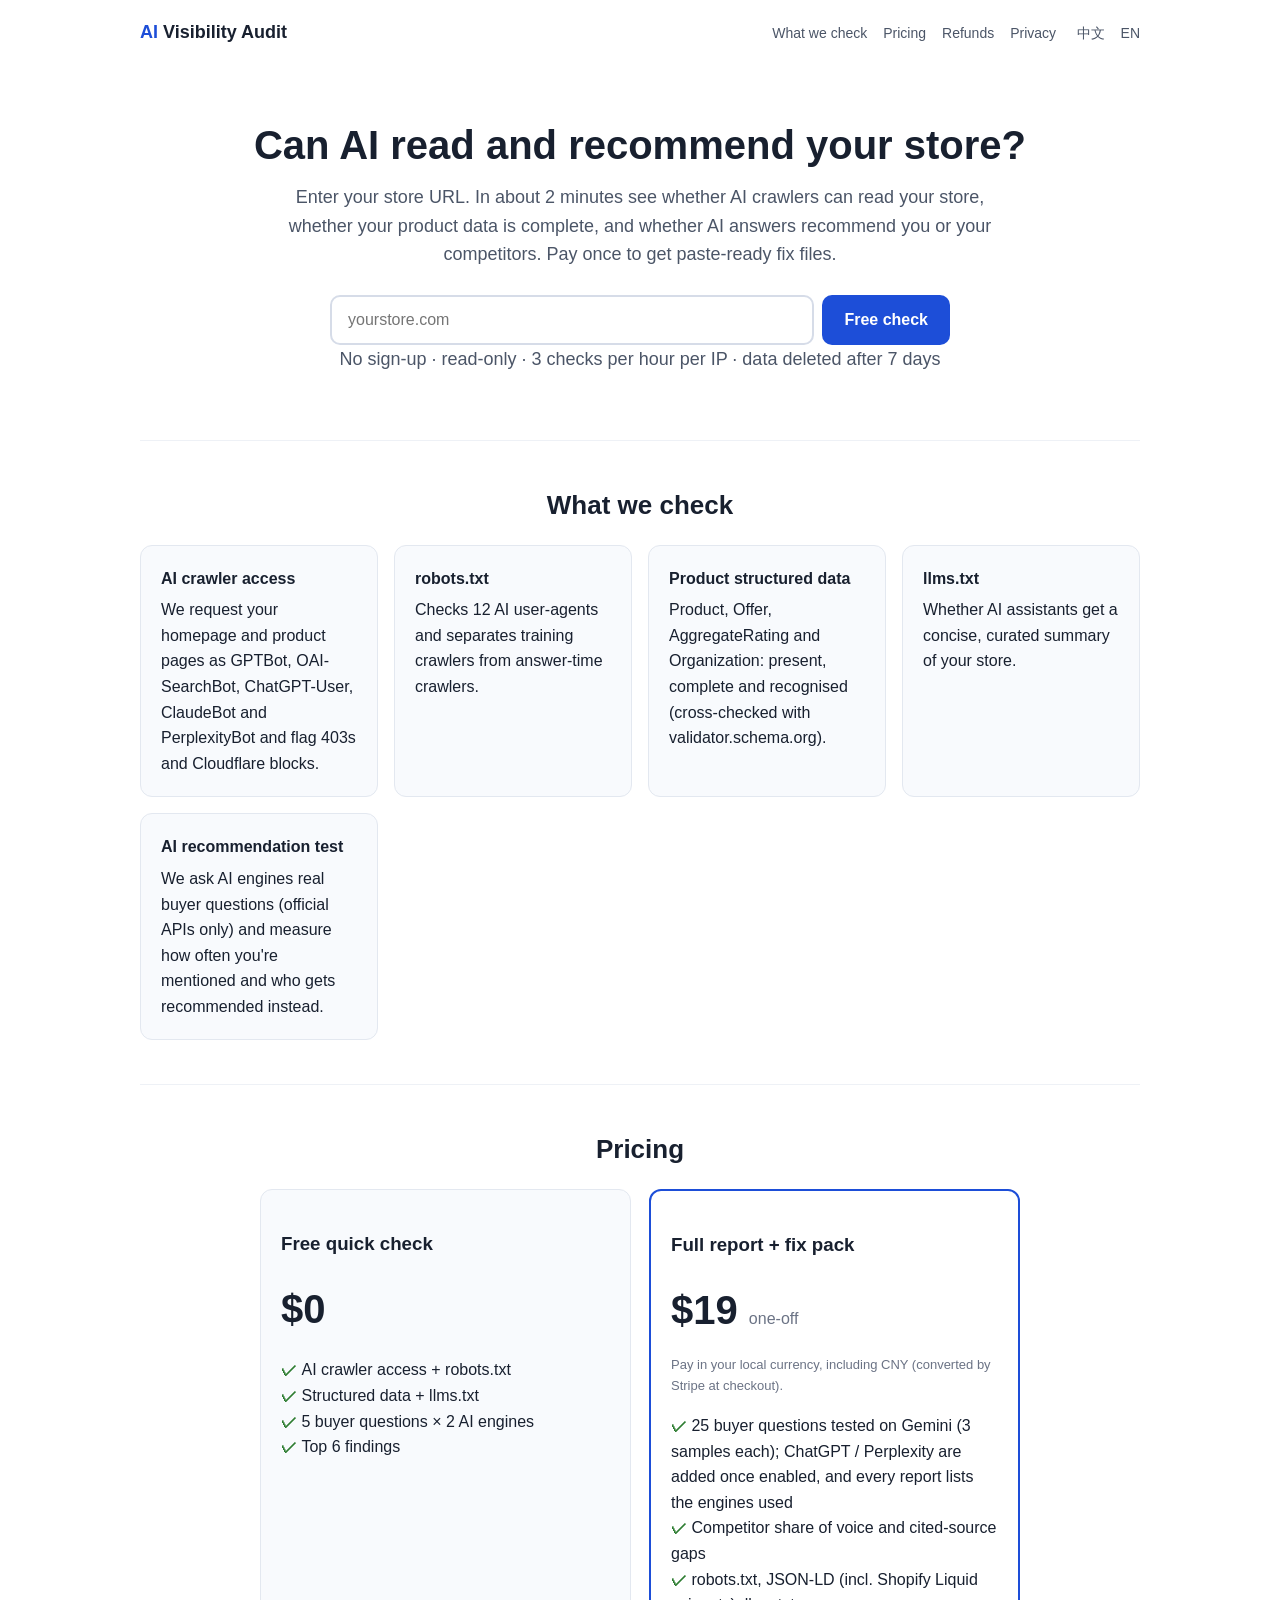
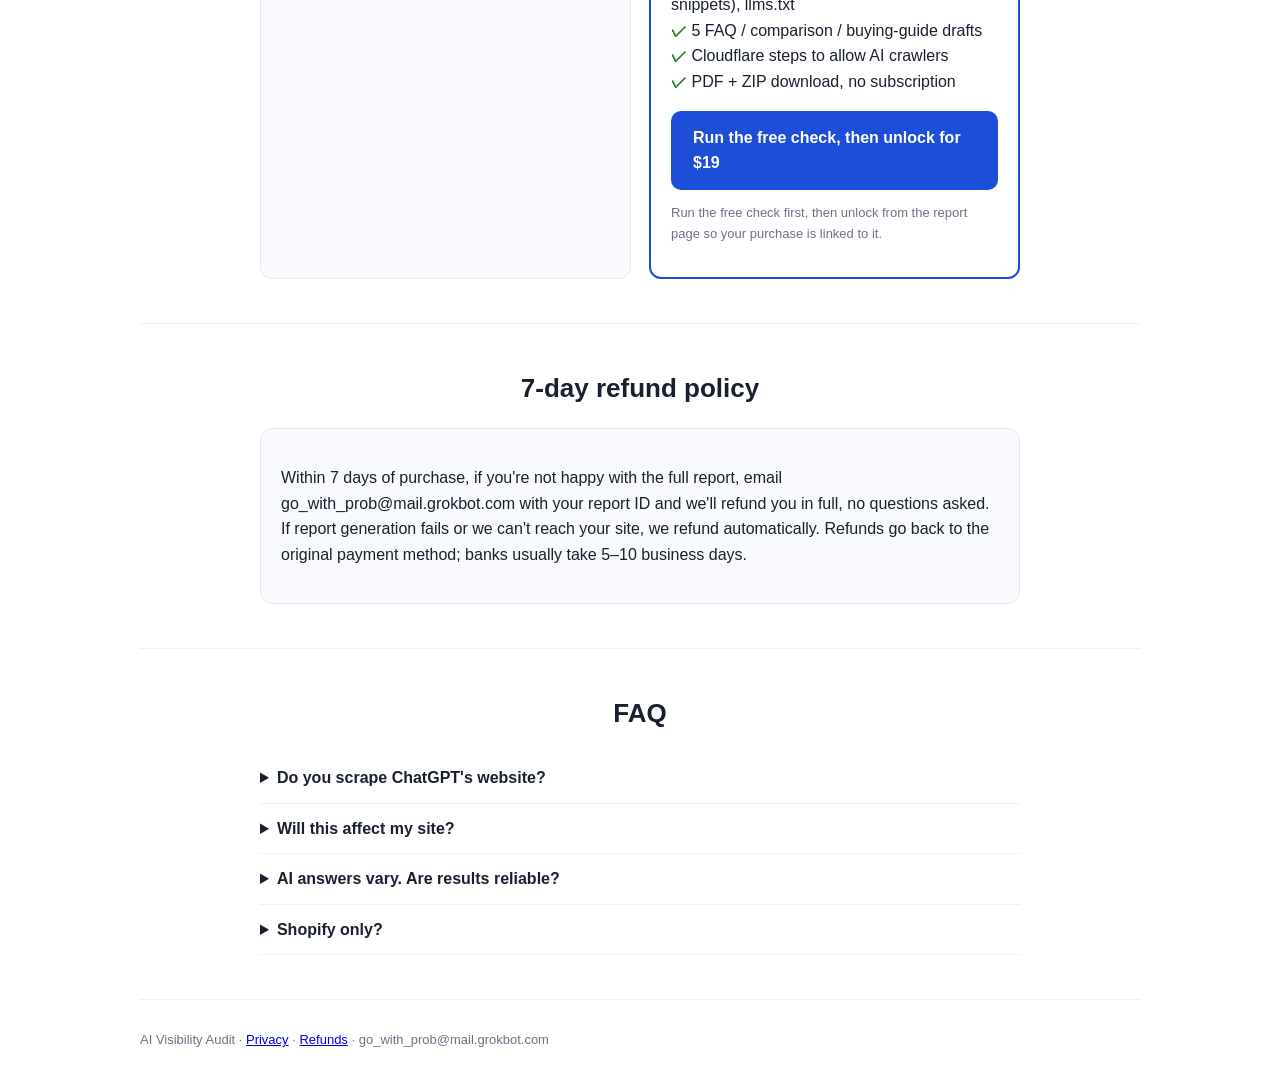
==== landing/index.html @ b905d0e0 "Initial public release" ====
<!doctype html>
<html lang="zh-CN">
<head>
<meta charset="utf-8"><meta name="viewport" content="width=device-width,initial-scale=1">
<title>AI 可见度体检 · AI 能读懂并推荐你的店吗？| AI Visibility Audit for Shopify stores</title>
<meta name="description" content="约 2 分钟检查 ChatGPT、Claude、Perplexity 的爬虫能否读取你的 Shopify / 独立站，并实测 Gemini 是否推荐你。$19 一次性完整报告（可用人民币支付） + 可直接粘贴的修复文件。Free 2-minute AI visibility check for Shopify and DTC stores.">
<link rel="canonical" href="https://__AIV_DOMAIN__/">
<link rel="stylesheet" href="style.css">
<script src="config.js"></script><script src="i18n.js"></script>
<script type="application/ld+json">
{"@context":"https://schema.org","@type":"Product","name":"AI Visibility Audit — full report + fix pack","description":"One-off AI visibility audit for Shopify and independent stores with ready-to-use fix files.","brand":{"@type":"Brand","name":"AI Visibility Audit"},
 "offers":[{"@type":"Offer","price":"19.00","priceCurrency":"USD","availability":"https://schema.org/InStock","url":"https://__AIV_DOMAIN__/#pricing"}]}
</script>
</head>
<body class="lang-zh">
<div class="wrap">
<header>
  <div class="logo"><b>AI</b> <span class="zh">可见度体检</span><span class="en">Visibility Audit</span></div>
  <nav><a href="#what"><span class="zh">检查什么</span><span class="en">What we check</span></a><a href="#pricing"><span class="zh">价格</span><span class="en">Pricing</span></a><a href="#refund"><span class="zh">退款</span><span class="en">Refunds</span></a><a href="privacy.html"><span class="zh">隐私</span><span class="en">Privacy</span></a>
  <a href="#" onclick="setLang('zh');return false">中文</a><a href="#" onclick="setLang('en');return false">EN</a></nav>
</header>

<div class="hero">
  <h1><span class="zh">AI 能读懂并推荐你的店吗？</span><span class="en">Can AI read and recommend your store?</span></h1>
  <p><span class="zh">输入店铺网址，约 2 分钟告诉你：AI 爬虫能不能读到你的店、商品数据是否完整、AI 回答里推荐的是你还是竞品。付费后拿到可直接粘贴的修复文件。</span>
     <span class="en">Enter your store URL. In about 2 minutes see whether AI crawlers can read your store, whether your product data is complete, and whether AI answers recommend you or your competitors. Pay once to get paste-ready fix files.</span></p>
  <form class="check" id="checkForm">
    <input id="url" type="text" required placeholder="yourstore.com" aria-label="Store URL">
    <button class="btn" type="submit"><span class="zh">免费体检</span><span class="en">Free check</span></button>
  </form>
  <p class="small"><span class="zh">无需注册 · 只读检测 · 每个 IP 每小时 3 次 · 数据 7 天后删除</span><span class="en">No sign-up · read-only · 3 checks per hour per IP · data deleted after 7 days</span></p>
  <div id="result"></div>
</div>

<section id="what">
  <h2><span class="zh">我们检查什么</span><span class="en">What we check</span></h2>
  <div class="grid">
    <div class="card"><h3><span class="zh">AI 爬虫能否访问</span><span class="en">AI crawler access</span></h3><span class="zh">用 GPTBot、OAI-SearchBot、ChatGPT-User、ClaudeBot、PerplexityBot 的官方 UA 访问首页和商品页，找出 403 / Cloudflare 拦截。</span><span class="en">We request your homepage and product pages as GPTBot, OAI-SearchBot, ChatGPT-User, ClaudeBot and PerplexityBot and flag 403s and Cloudflare blocks.</span></div>
    <div class="card"><h3>robots.txt</h3><span class="zh">逐个判断 12 种 AI 爬虫是否被禁止，区分“训练用”和“回答时引用”。</span><span class="en">Checks 12 AI user-agents and separates training crawlers from answer-time crawlers.</span></div>
    <div class="card"><h3><span class="zh">商品结构化数据</span><span class="en">Product structured data</span></h3><span class="zh">Product、Offer、AggregateRating、Organization 是否齐全、能否被识别（与 validator.schema.org 对照）。</span><span class="en">Product, Offer, AggregateRating and Organization: present, complete and recognised (cross-checked with validator.schema.org).</span></div>
    <div class="card"><h3>llms.txt</h3><span class="zh">有没有一份给 AI 助手看的店铺简介。</span><span class="en">Whether AI assistants get a concise, curated summary of your store.</span></div>
    <div class="card"><h3><span class="zh">AI 推荐测试</span><span class="en">AI recommendation test</span></h3><span class="zh">用真实买家问题询问 AI 引擎（只用官方 API），统计你被提到的比例和被推荐的竞品。</span><span class="en">We ask AI engines real buyer questions (official APIs only) and measure how often you're mentioned and who gets recommended instead.</span></div>
  </div>
</section>

<section id="pricing">
  <h2><span class="zh">价格</span><span class="en">Pricing</span></h2>
  <div class="price">
    <div class="card"><h3><span class="zh">免费简检</span><span class="en">Free quick check</span></h3><div class="amount">$0</div>
      <ul class="ticks"><li><span class="zh">AI 爬虫访问 + robots.txt</span><span class="en">AI crawler access + robots.txt</span></li><li><span class="zh">结构化数据 + llms.txt</span><span class="en">Structured data + llms.txt</span></li><li><span class="zh">5 个买家问题 × 2 个 AI 引擎</span><span class="en">5 buyer questions × 2 AI engines</span></li><li><span class="zh">前 6 个问题</span><span class="en">Top 6 findings</span></li></ul></div>
    <div class="card hl"><h3><span class="zh">完整报告 + 修复包</span><span class="en">Full report + fix pack</span></h3>
      <div class="amount">$19 <small><span class="zh">银行卡 · 或微信支付 <span class="wxPriceTxt">¥129</span> · 一次性</span><span class="en">one-off</span></small></div>
      <p class="small"><span class="zh">支持人民币等本地货币支付（Stripe 按实时汇率换算，金额以结账页为准）。</span><span class="en">Pay in your local currency, including CNY (converted by Stripe at checkout).</span></p>
      <ul class="ticks"><li><span class="zh">25 个买家问题在 Gemini 上实测（每题 3 次）；ChatGPT / Perplexity 测试启用后自动加入，报告会写明用了哪些引擎</span><span class="en">25 buyer questions tested on Gemini (3 samples each); ChatGPT / Perplexity are added once enabled, and every report lists the engines used</span></li><li><span class="zh">竞品份额与 AI 引用来源缺口</span><span class="en">Competitor share of voice and cited-source gaps</span></li><li><span class="zh">robots.txt、JSON-LD（含 Shopify Liquid 片段）、llms.txt</span><span class="en">robots.txt, JSON-LD (incl. Shopify Liquid snippets), llms.txt</span></li><li><span class="zh">5 篇 FAQ / 对比 / 选购指南草稿</span><span class="en">5 FAQ / comparison / buying-guide drafts</span></li><li><span class="zh">Cloudflare 放行 AI 爬虫步骤</span><span class="en">Cloudflare steps to allow AI crawlers</span></li><li><span class="zh">PDF + ZIP 下载，不订阅</span><span class="en">PDF + ZIP download, no subscription</span></li></ul>
      <a class="btn" id="buyBtn" href="#check"><span class="zh">先免费体检，再用银行卡解锁 $19</span><span class="en">Run the free check, then unlock for $19</span></a>
      <div class="zh" id="wechatPay" style="display:none;margin-top:14px">
        <h4>或微信支付 <span id="wxPrice">¥129</span></h4>
        <img id="wxQr" alt="微信收款码" width="200" style="display:block;margin:8px 0" onerror="this.style.display='none'">
        <ol>
          <li>先做上方的免费体检，拿到 audit id<span id="wxAid"></span>。</li>
          <li>用微信扫码支付 <span class="wxPriceTxt">¥129</span>。</li>
          <li>付款后把付款截图 + audit id 发到 <b><span id="wxContact"></span></b>，24 小时内开通。</li>
        </ol>
      </div>
      <p class="small"><span class="zh">先做免费简检，再从报告页解锁，报告会自动关联。</span><span class="en">Run the free check first, then unlock from the report page so your purchase is linked to it.</span></p></div>
  </div>
</section>

<section id="refund">
  <h2><span class="zh">7 天退款政策</span><span class="en">7-day refund policy</span></h2>
  <div class="card" style="max-width:760px;margin:0 auto">
    <p class="zh">购买后 7 天内，如果你对完整报告不满意，发邮件到 <span data-text="CONTACT_EMAIL"></span>，附上报告 ID，我们全额退款，不问原因。报告生成失败或无法访问你的网站时，我们会主动退款。退款原路退回，银行处理通常需 5–10 个工作日。</p>
    <p class="en">Within 7 days of purchase, if you're not happy with the full report, email <span data-text="CONTACT_EMAIL"></span> with your report ID and we'll refund you in full, no questions asked. If report generation fails or we can't reach your site, we refund automatically. Refunds go back to the original payment method; banks usually take 5–10 business days.</p>
  </div>
</section>

<section id="faq">
  <h2>FAQ</h2>
  <div style="max-width:760px;margin:0 auto">
    <details><summary><span class="zh">你们会抓取 ChatGPT 网页吗？</span><span class="en">Do you scrape ChatGPT's website?</span></summary><p><span class="zh">不会。AI 推荐测试只调用各家官方 API。</span><span class="en">No. The AI test uses official APIs only.</span></p></details>
    <details><summary><span class="zh">会影响我的网站吗？</span><span class="en">Will this affect my site?</span></summary><p><span class="zh">只读 GET 请求，每秒最多 1 个，一次体检约 30 个请求。</span><span class="en">Read-only GET requests, at most one per second, about 30 per check.</span></p></details>
    <details><summary><span class="zh">AI 的回答每次都不一样，结果准吗？</span><span class="en">AI answers vary. Are results reliable?</span></summary><p><span class="zh">所以完整报告对每个问题在每个引擎上采样 2–3 次，看的是比例而不是单次结果。</span><span class="en">That's why the full report samples each question 2–3 times per engine and reports rates, not single answers.</span></p></details>
    <details><summary><span class="zh">只支持 Shopify 吗？</span><span class="en">Shopify only?</span></summary><p><span class="zh">Shopify 支持最好（含 Liquid 修复片段），其他独立站平台也能检测。</span><span class="en">Shopify gets the deepest support (incl. Liquid snippets); other platforms work too.</span></p></details>
  </div>
</section>

<footer>
  <span class="zh">AI 可见度体检</span><span class="en">AI Visibility Audit</span> · <a href="privacy.html"><span class="zh">隐私政策</span><span class="en">Privacy</span></a> · <a href="#refund"><span class="zh">退款政策</span><span class="en">Refunds</span></a> · <span data-text="CONTACT_EMAIL"></span>
</footer>
</div>

<script>
(function(){
  var w = (window.AIV_CONFIG || {}).WECHAT_PAY;
  if(!w || !w.ENABLED) return;
  var price = "¥" + (w.EARLYBIRD ? w.EARLYBIRD_PRICE_CNY : w.PRICE_CNY);
  var label = w.EARLYBIRD ? price + "（早鸟价，原价 ¥" + w.PRICE_CNY + "）" : price;
  document.getElementById("wxPrice").textContent = label;
  document.querySelectorAll(".wxPriceTxt").forEach(function(x){ x.textContent = price; });
  document.getElementById("wxQr").src = w.QR_URL;
  document.getElementById("wxContact").textContent = w.CONTACT;
  document.getElementById("wechatPay").style.display = "";
  window.AIV_setWechatAudit = function(aid){ document.getElementById("wxAid").textContent = "：" + aid; };
})();
document.getElementById("checkForm").addEventListener("submit", function(ev){
  ev.preventDefault();
  var zh = document.body.className === "lang-zh";
  var box = document.getElementById("result"); box.style.display = "block";
  box.innerHTML = '<div class="card">' + (zh ? "正在体检，约 1–2 分钟…" : "Checking, about 1–2 minutes…") + "</div>";
  fetch((window.AIV_CONFIG.API_BASE || "") + "/api/check", {method:"POST", headers:{"Content-Type":"application/json"},
        body: JSON.stringify({url: document.getElementById("url").value})})
    .then(function(r){ return r.json().then(function(j){ return {ok:r.ok, j:j}; }); })
    .then(function(x){
      if(!x.ok){ box.innerHTML = '<div class="card">' + (x.j.error || "error") + "</div>"; return; }
      var j = x.j, url = (window.AIV_CONFIG.API_BASE || "") + (zh ? j.report_url : j.report_url_en),
          pay = window.AIV_payUrl(j.audit_id);   // payment link + ?client_reference_id=<audit_id>
      box.innerHTML = '<div class="card"><div class="amount">' + (j.score === null ? "–" : j.score) + '<small>/100 · ' + j.grade + '</small></div>' +
        (zh ? "发现 " + j.findings + " 个问题，用时 " + j.seconds + " 秒。" : j.findings + " findings in " + j.seconds + "s.") +
        '<p><a class="btn" href="' + url + '" target="_blank">' + (zh ? "查看报告" : "Open report") + "</a>" +
        (pay ? ' <a class="btn alt" href="' + pay + '">' + (zh ? "解锁完整报告 $19" : "Unlock full report $19") + "</a>" : "") + "</p></div>";
      if(window.AIV_setWechatAudit) window.AIV_setWechatAudit(j.audit_id);
      if(pay){ var b = document.getElementById("buyBtn"); b.href = pay;
        b.innerHTML = '<span class="zh">银行卡解锁这份报告 $19</span><span class="en">Unlock this report for $19</span>'; }
    })
    .catch(function(){ box.innerHTML = '<div class="card">' + (zh ? "网络错误，请稍后重试" : "Network error, try again") + "</div>"; });
});
</script>
</body>
</html>
---- landing/style.css ----
*{box-sizing:border-box}body{margin:0;font-family:-apple-system,BlinkMacSystemFont,"Segoe UI","PingFang SC","Noto Sans CJK SC","Microsoft YaHei",sans-serif;color:#18202f;line-height:1.6;background:#fff}
.wrap{max-width:1040px;margin:0 auto;padding:0 20px}header{display:flex;justify-content:space-between;align-items:center;padding:18px 0}
.logo{font-weight:800;font-size:18px}.logo b{color:#1d4ed8}nav a{margin-left:16px;color:#4b5567;text-decoration:none;font-size:14px}
.hero{padding:56px 0 40px;text-align:center}.hero h1{font-size:40px;line-height:1.2;margin:0 0 14px}.hero p{font-size:18px;color:#4b5567;max-width:720px;margin:0 auto 26px}
form.check{display:flex;gap:8px;max-width:620px;margin:0 auto}form.check input{flex:1;padding:14px 16px;font-size:16px;border:2px solid #d6dce8;border-radius:10px}
.btn{background:#1d4ed8;color:#fff;border:0;padding:14px 22px;font-size:16px;font-weight:700;border-radius:10px;cursor:pointer;text-decoration:none;display:inline-block}
.btn.alt{background:#fff;color:#1d4ed8;border:2px solid #1d4ed8}.small{font-size:13px;color:#6b7385}
#result{max-width:620px;margin:18px auto 0;text-align:left;display:none}.card{border:1px solid #e3e8f0;border-radius:12px;padding:20px;background:#f8fafd}
section{padding:44px 0;border-top:1px solid #eef1f6}h2{font-size:26px;margin:0 0 18px;text-align:center}
.grid{display:grid;grid-template-columns:repeat(auto-fit,minmax(220px,1fr));gap:16px}.grid .card h3{margin:0 0 6px;font-size:16px}
.price{display:grid;grid-template-columns:repeat(auto-fit,minmax(280px,1fr));gap:18px;max-width:760px;margin:0 auto}
.price .card.hl{border:2px solid #1d4ed8;background:#fff}.amount{font-size:40px;font-weight:800}.amount small{font-size:16px;color:#6b7385;font-weight:500}
ul.ticks{padding-left:0;list-style:none}ul.ticks li:before{content:"✓ ";color:#2e7d32;font-weight:700}
details{border-bottom:1px solid #eef1f6;padding:12px 0}summary{font-weight:600;cursor:pointer}
footer{padding:30px 0;color:#6b7385;font-size:13px;border-top:1px solid #eef1f6}
body.lang-zh .en{display:none}body.lang-en .zh{display:none}
@media(max-width:600px){.hero h1{font-size:28px}form.check{flex-direction:column}}
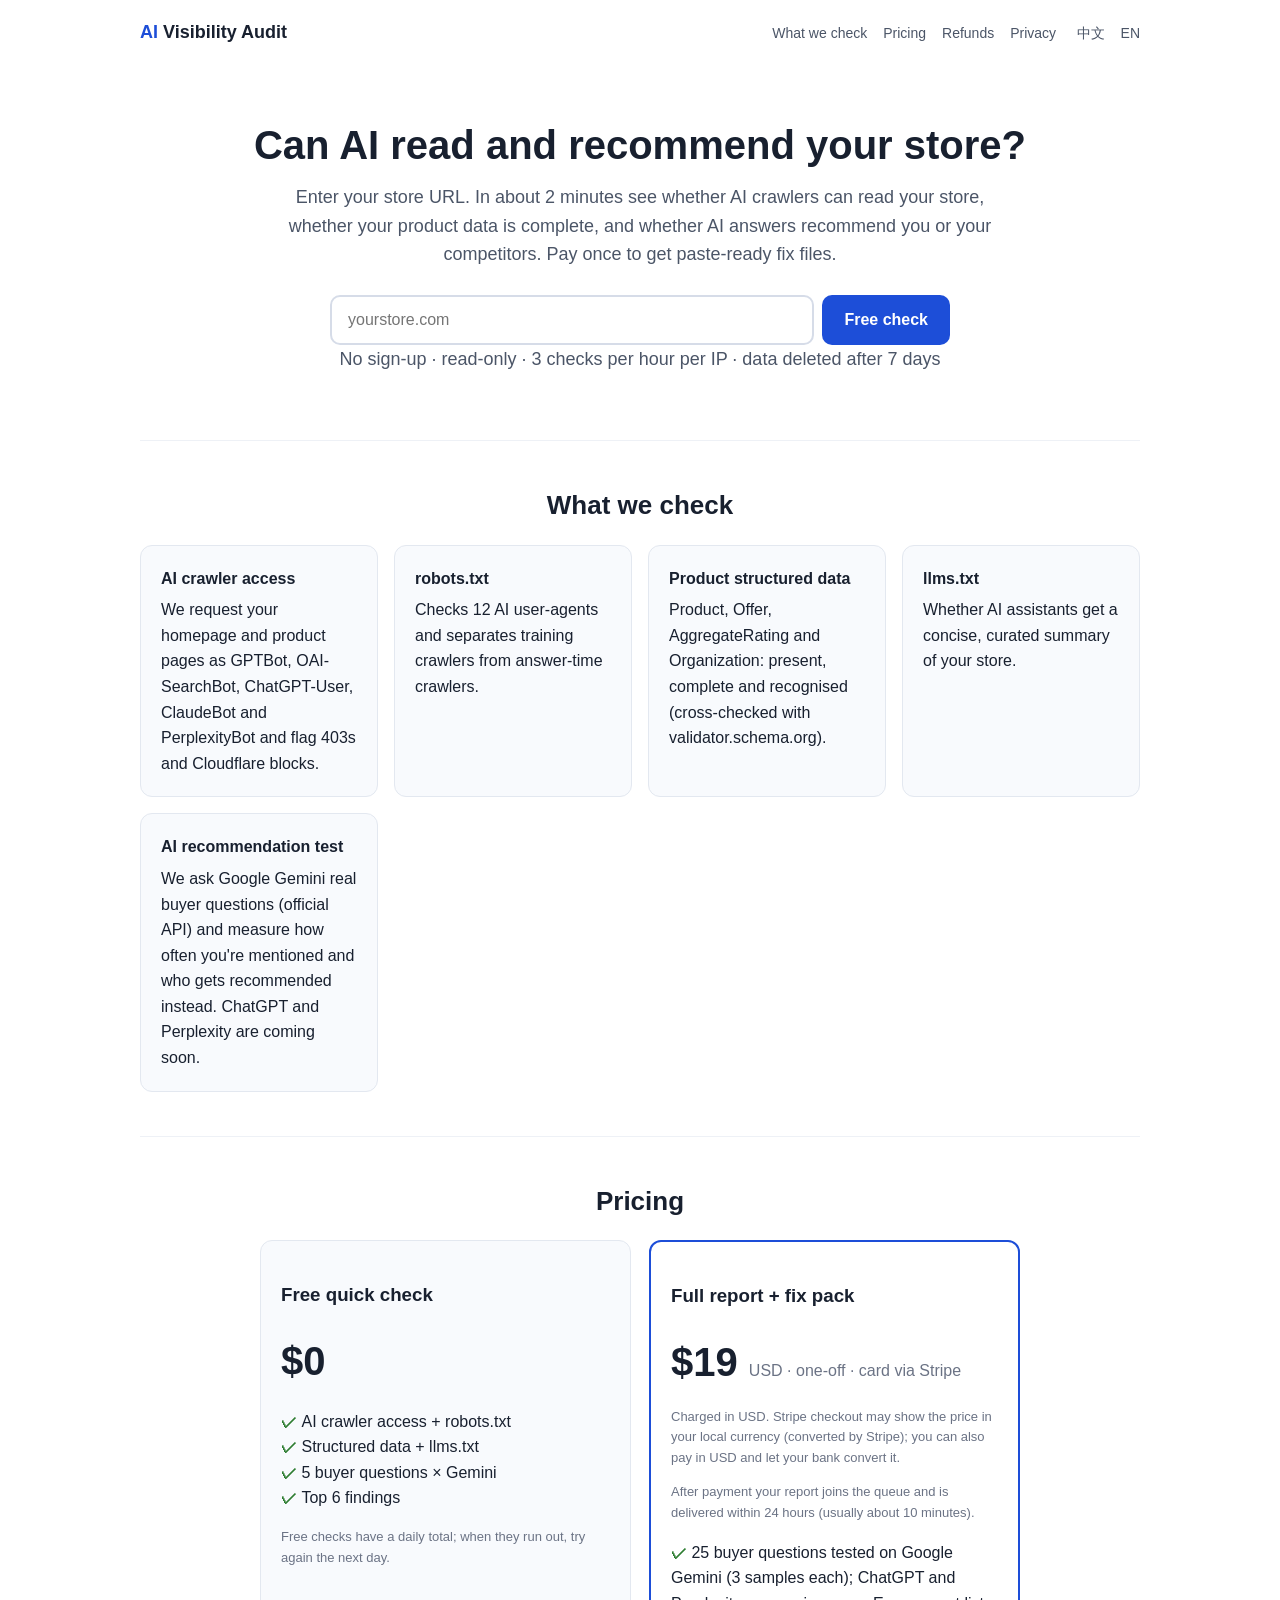
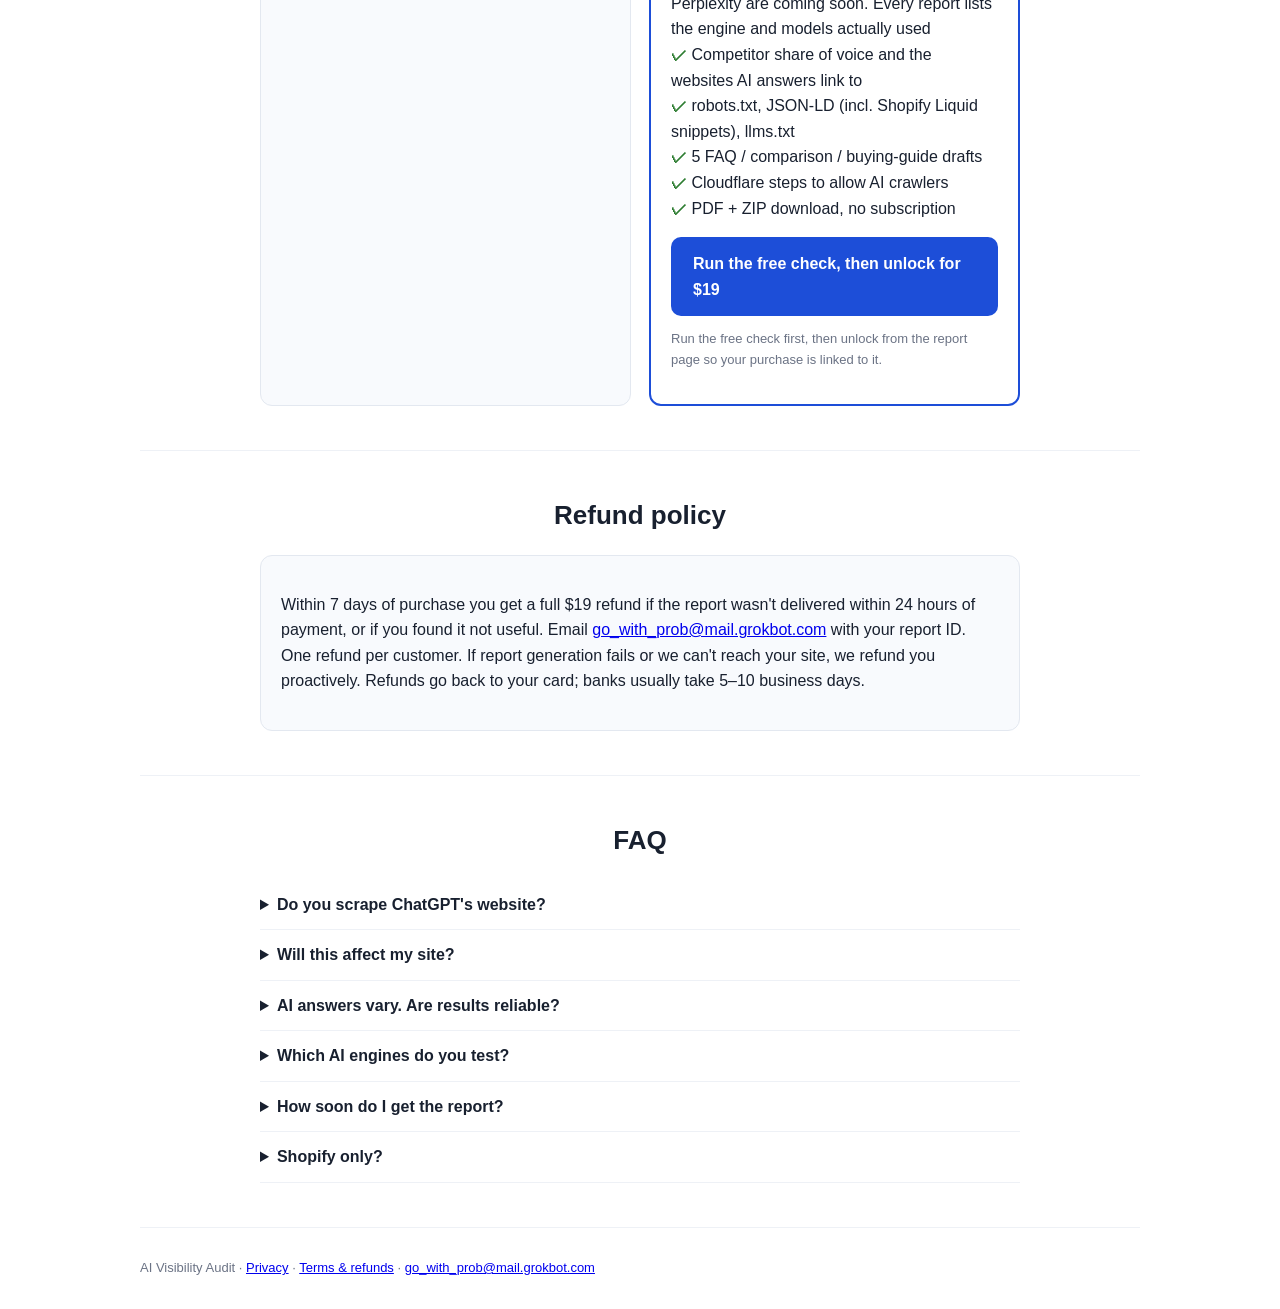
==== commit 8f558905: "Stripe only, honest copy, free daily cap + paid queue, production guard" ====
--- a/landing/index.html
+++ b/landing/index.html
@@ -3,7 +3,7 @@
 <head>
 <meta charset="utf-8"><meta name="viewport" content="width=device-width,initial-scale=1">
 <title>AI 可见度体检 · AI 能读懂并推荐你的店吗？| AI Visibility Audit for Shopify stores</title>
-<meta name="description" content="约 2 分钟检查 ChatGPT、Claude、Perplexity 的爬虫能否读取你的 Shopify / 独立站，并实测 Gemini 是否推荐你。$19 一次性完整报告（可用人民币支付） + 可直接粘贴的修复文件。Free 2-minute AI visibility check for Shopify and DTC stores.">
+<meta name="description" content="约 2 分钟检查 GPTBot、ClaudeBot、PerplexityBot 等 AI 爬虫能否读取你的 Shopify / 独立站，并用 Gemini 实测 AI 是否推荐你。完整报告 + 可直接粘贴的修复文件 $19 美元一次性。Free 2-minute AI visibility check for Shopify and DTC stores.">
 <link rel="canonical" href="https://__AIV_DOMAIN__/">
 <link rel="stylesheet" href="style.css">
 <script src="config.js"></script><script src="i18n.js"></script>
@@ -39,7 +39,7 @@
     <div class="card"><h3>robots.txt</h3><span class="zh">逐个判断 12 种 AI 爬虫是否被禁止，区分“训练用”和“回答时引用”。</span><span class="en">Checks 12 AI user-agents and separates training crawlers from answer-time crawlers.</span></div>
     <div class="card"><h3><span class="zh">商品结构化数据</span><span class="en">Product structured data</span></h3><span class="zh">Product、Offer、AggregateRating、Organization 是否齐全、能否被识别（与 validator.schema.org 对照）。</span><span class="en">Product, Offer, AggregateRating and Organization: present, complete and recognised (cross-checked with validator.schema.org).</span></div>
     <div class="card"><h3>llms.txt</h3><span class="zh">有没有一份给 AI 助手看的店铺简介。</span><span class="en">Whether AI assistants get a concise, curated summary of your store.</span></div>
-    <div class="card"><h3><span class="zh">AI 推荐测试</span><span class="en">AI recommendation test</span></h3><span class="zh">用真实买家问题询问 AI 引擎（只用官方 API），统计你被提到的比例和被推荐的竞品。</span><span class="en">We ask AI engines real buyer questions (official APIs only) and measure how often you're mentioned and who gets recommended instead.</span></div>
+    <div class="card"><h3><span class="zh">AI 推荐测试</span><span class="en">AI recommendation test</span></h3><span class="zh">用真实买家问题询问 Google Gemini（官方 API），统计你被提到的比例和被推荐的竞品。ChatGPT 和 Perplexity 即将支持。</span><span class="en">We ask Google Gemini real buyer questions (official API) and measure how often you're mentioned and who gets recommended instead. ChatGPT and Perplexity are coming soon.</span></div>
   </div>
 </section>
 
@@ -47,61 +47,45 @@
   <h2><span class="zh">价格</span><span class="en">Pricing</span></h2>
   <div class="price">
     <div class="card"><h3><span class="zh">免费简检</span><span class="en">Free quick check</span></h3><div class="amount">$0</div>
-      <ul class="ticks"><li><span class="zh">AI 爬虫访问 + robots.txt</span><span class="en">AI crawler access + robots.txt</span></li><li><span class="zh">结构化数据 + llms.txt</span><span class="en">Structured data + llms.txt</span></li><li><span class="zh">5 个买家问题 × 2 个 AI 引擎</span><span class="en">5 buyer questions × 2 AI engines</span></li><li><span class="zh">前 6 个问题</span><span class="en">Top 6 findings</span></li></ul></div>
+      <ul class="ticks"><li><span class="zh">AI 爬虫访问 + robots.txt</span><span class="en">AI crawler access + robots.txt</span></li><li><span class="zh">结构化数据 + llms.txt</span><span class="en">Structured data + llms.txt</span></li><li><span class="zh">5 个买家问题 × Gemini</span><span class="en">5 buyer questions × Gemini</span></li><li><span class="zh">前 6 个问题</span><span class="en">Top 6 findings</span></li></ul>
+      <p class="small"><span class="zh">免费检测每天有总名额，用完后请第二天再试。</span><span class="en">Free checks have a daily total; when they run out, try again the next day.</span></p></div>
     <div class="card hl"><h3><span class="zh">完整报告 + 修复包</span><span class="en">Full report + fix pack</span></h3>
-      <div class="amount">$19 <small><span class="zh">银行卡 · 或微信支付 <span class="wxPriceTxt">¥129</span> · 一次性</span><span class="en">one-off</span></small></div>
-      <p class="small"><span class="zh">支持人民币等本地货币支付（Stripe 按实时汇率换算，金额以结账页为准）。</span><span class="en">Pay in your local currency, including CNY (converted by Stripe at checkout).</span></p>
-      <ul class="ticks"><li><span class="zh">25 个买家问题在 Gemini 上实测（每题 3 次）；ChatGPT / Perplexity 测试启用后自动加入，报告会写明用了哪些引擎</span><span class="en">25 buyer questions tested on Gemini (3 samples each); ChatGPT / Perplexity are added once enabled, and every report lists the engines used</span></li><li><span class="zh">竞品份额与 AI 引用来源缺口</span><span class="en">Competitor share of voice and cited-source gaps</span></li><li><span class="zh">robots.txt、JSON-LD（含 Shopify Liquid 片段）、llms.txt</span><span class="en">robots.txt, JSON-LD (incl. Shopify Liquid snippets), llms.txt</span></li><li><span class="zh">5 篇 FAQ / 对比 / 选购指南草稿</span><span class="en">5 FAQ / comparison / buying-guide drafts</span></li><li><span class="zh">Cloudflare 放行 AI 爬虫步骤</span><span class="en">Cloudflare steps to allow AI crawlers</span></li><li><span class="zh">PDF + ZIP 下载，不订阅</span><span class="en">PDF + ZIP download, no subscription</span></li></ul>
+      <div class="amount">$19 <small><span class="zh">美元 · 一次性 · 银行卡（Stripe）</span><span class="en">USD · one-off · card via Stripe</span></small></div>
+      <p class="small"><span class="zh">按美元（USD）收费。Stripe 结账页可能按你所在地显示本地货币金额（由 Stripe 换算）；你也可以直接用美元支付，由发卡行换算，最终金额以银行账单为准。</span><span class="en">Charged in USD. Stripe checkout may show the price in your local currency (converted by Stripe); you can also pay in USD and let your bank convert it.</span></p>
+      <p class="small"><span class="zh">付款后进入生成队列，24 小时内交付（通常约 10 分钟）。</span><span class="en">After payment your report joins the queue and is delivered within 24 hours (usually about 10 minutes).</span></p>
+      <p class="small" id="etaNote" style="display:none"></p>
+      <ul class="ticks"><li><span class="zh">25 个买家问题在 Google Gemini 上实测（每题 3 次）；ChatGPT 和 Perplexity 即将支持。报告会写明实际使用的引擎和模型</span><span class="en">25 buyer questions tested on Google Gemini (3 samples each); ChatGPT and Perplexity are coming soon. Every report lists the engine and models actually used</span></li><li><span class="zh">竞品份额，以及 AI 回答里链接到的网站</span><span class="en">Competitor share of voice and the websites AI answers link to</span></li><li><span class="zh">robots.txt、JSON-LD（含 Shopify Liquid 片段）、llms.txt</span><span class="en">robots.txt, JSON-LD (incl. Shopify Liquid snippets), llms.txt</span></li><li><span class="zh">5 篇 FAQ / 对比 / 选购指南草稿</span><span class="en">5 FAQ / comparison / buying-guide drafts</span></li><li><span class="zh">Cloudflare 放行 AI 爬虫步骤</span><span class="en">Cloudflare steps to allow AI crawlers</span></li><li><span class="zh">PDF + ZIP 下载，不订阅</span><span class="en">PDF + ZIP download, no subscription</span></li></ul>
       <a class="btn" id="buyBtn" href="#check"><span class="zh">先免费体检，再用银行卡解锁 $19</span><span class="en">Run the free check, then unlock for $19</span></a>
-      <div class="zh" id="wechatPay" style="display:none;margin-top:14px">
-        <h4>或微信支付 <span id="wxPrice">¥129</span></h4>
-        <img id="wxQr" alt="微信收款码" width="200" style="display:block;margin:8px 0" onerror="this.style.display='none'">
-        <ol>
-          <li>先做上方的免费体检，拿到 audit id<span id="wxAid"></span>。</li>
-          <li>用微信扫码支付 <span class="wxPriceTxt">¥129</span>。</li>
-          <li>付款后把付款截图 + audit id 发到 <b><span id="wxContact"></span></b>，24 小时内开通。</li>
-        </ol>
-      </div>
       <p class="small"><span class="zh">先做免费简检，再从报告页解锁，报告会自动关联。</span><span class="en">Run the free check first, then unlock from the report page so your purchase is linked to it.</span></p></div>
   </div>
 </section>
 
 <section id="refund">
-  <h2><span class="zh">7 天退款政策</span><span class="en">7-day refund policy</span></h2>
+  <h2><span class="zh">退款政策</span><span class="en">Refund policy</span></h2>
   <div class="card" style="max-width:760px;margin:0 auto">
-    <p class="zh">购买后 7 天内，如果你对完整报告不满意，发邮件到 <span data-text="CONTACT_EMAIL"></span>，附上报告 ID，我们全额退款，不问原因。报告生成失败或无法访问你的网站时，我们会主动退款。退款原路退回，银行处理通常需 5–10 个工作日。</p>
-    <p class="en">Within 7 days of purchase, if you're not happy with the full report, email <span data-text="CONTACT_EMAIL"></span> with your report ID and we'll refund you in full, no questions asked. If report generation fails or we can't reach your site, we refund automatically. Refunds go back to the original payment method; banks usually take 5–10 business days.</p>
+    <p class="zh">购买后 7 天内，满足以下任一条件即可全额退回 $19：报告没有在付款后 24 小时内交付；或者你认为报告对你没有帮助。发邮件到 <a href="mailto:go_with_prob@mail.grokbot.com">go_with_prob@mail.grokbot.com</a>，附上报告 ID 即可。每位客户限退款一次。报告生成失败或无法访问你的网站时，我们会主动退款。退款原路退回银行卡，银行处理通常需 5–10 个工作日。</p>
+    <p class="en">Within 7 days of purchase you get a full $19 refund if the report wasn't delivered within 24 hours of payment, or if you found it not useful. Email <a href="mailto:go_with_prob@mail.grokbot.com">go_with_prob@mail.grokbot.com</a> with your report ID. One refund per customer. If report generation fails or we can't reach your site, we refund you proactively. Refunds go back to your card; banks usually take 5–10 business days.</p>
   </div>
 </section>
 
 <section id="faq">
   <h2>FAQ</h2>
   <div style="max-width:760px;margin:0 auto">
-    <details><summary><span class="zh">你们会抓取 ChatGPT 网页吗？</span><span class="en">Do you scrape ChatGPT's website?</span></summary><p><span class="zh">不会。AI 推荐测试只调用各家官方 API。</span><span class="en">No. The AI test uses official APIs only.</span></p></details>
+    <details><summary><span class="zh">你们会抓取 ChatGPT 网页吗？</span><span class="en">Do you scrape ChatGPT's website?</span></summary><p><span class="zh">不会。AI 推荐测试目前只调用 Google Gemini 官方 API，不抓取任何 AI 网页端。</span><span class="en">No. The AI test currently calls only the official Google Gemini API and never scrapes any AI web app.</span></p></details>
     <details><summary><span class="zh">会影响我的网站吗？</span><span class="en">Will this affect my site?</span></summary><p><span class="zh">只读 GET 请求，每秒最多 1 个，一次体检约 30 个请求。</span><span class="en">Read-only GET requests, at most one per second, about 30 per check.</span></p></details>
-    <details><summary><span class="zh">AI 的回答每次都不一样，结果准吗？</span><span class="en">AI answers vary. Are results reliable?</span></summary><p><span class="zh">所以完整报告对每个问题在每个引擎上采样 2–3 次，看的是比例而不是单次结果。</span><span class="en">That's why the full report samples each question 2–3 times per engine and reports rates, not single answers.</span></p></details>
+    <details><summary><span class="zh">AI 的回答每次都不一样，结果准吗？</span><span class="en">AI answers vary. Are results reliable?</span></summary><p><span class="zh">所以完整报告对每个问题在 Gemini 上采样 3 次，看的是比例而不是单次结果。</span><span class="en">That's why the full report samples each question 3 times on Gemini and reports rates, not single answers.</span></p></details>
+    <details><summary><span class="zh">用的是哪些 AI 引擎？</span><span class="en">Which AI engines do you test?</span></summary><p><span class="zh">目前只用 Google Gemini（免费层级，不联网搜索，回答基于模型自身知识，报告里会写明）。ChatGPT 和 Perplexity 即将支持，上线前不会在报告里出现。</span><span class="en">Currently only Google Gemini (free tier, without live web search, so answers reflect the model's own knowledge; the report says so). ChatGPT and Perplexity are coming soon and won't appear in reports until they're live.</span></p></details>
+    <details><summary><span class="zh">多久能拿到报告？</span><span class="en">How soon do I get the report?</span></summary><p><span class="zh">付款后进入队列，24 小时内交付，通常约 10 分钟。订单页会显示排队位置和预计交付时间；超过 24 小时未交付可全额退款。</span><span class="en">Paid reports are queued and delivered within 24 hours, usually in about 10 minutes. The order page shows your place in the queue and the expected delivery time; if it takes longer than 24 hours you can get a full refund.</span></p></details>
     <details><summary><span class="zh">只支持 Shopify 吗？</span><span class="en">Shopify only?</span></summary><p><span class="zh">Shopify 支持最好（含 Liquid 修复片段），其他独立站平台也能检测。</span><span class="en">Shopify gets the deepest support (incl. Liquid snippets); other platforms work too.</span></p></details>
   </div>
 </section>
 
 <footer>
-  <span class="zh">AI 可见度体检</span><span class="en">AI Visibility Audit</span> · <a href="privacy.html"><span class="zh">隐私政策</span><span class="en">Privacy</span></a> · <a href="#refund"><span class="zh">退款政策</span><span class="en">Refunds</span></a> · <span data-text="CONTACT_EMAIL"></span>
+  <span class="zh">AI 可见度体检</span><span class="en">AI Visibility Audit</span> · <a href="privacy.html"><span class="zh">隐私政策</span><span class="en">Privacy</span></a> · <a href="terms.html"><span class="zh">服务条款与退款</span><span class="en">Terms &amp; refunds</span></a> · <a href="mailto:go_with_prob@mail.grokbot.com">go_with_prob@mail.grokbot.com</a>
 </footer>
 </div>
 
 <script>
-(function(){
-  var w = (window.AIV_CONFIG || {}).WECHAT_PAY;
-  if(!w || !w.ENABLED) return;
-  var price = "¥" + (w.EARLYBIRD ? w.EARLYBIRD_PRICE_CNY : w.PRICE_CNY);
-  var label = w.EARLYBIRD ? price + "（早鸟价，原价 ¥" + w.PRICE_CNY + "）" : price;
-  document.getElementById("wxPrice").textContent = label;
-  document.querySelectorAll(".wxPriceTxt").forEach(function(x){ x.textContent = price; });
-  document.getElementById("wxQr").src = w.QR_URL;
-  document.getElementById("wxContact").textContent = w.CONTACT;
-  document.getElementById("wechatPay").style.display = "";
-  window.AIV_setWechatAudit = function(aid){ document.getElementById("wxAid").textContent = "：" + aid; };
-})();
 document.getElementById("checkForm").addEventListener("submit", function(ev){
   ev.preventDefault();
   var zh = document.body.className === "lang-zh";
@@ -111,19 +95,29 @@
         body: JSON.stringify({url: document.getElementById("url").value})})
     .then(function(r){ return r.json().then(function(j){ return {ok:r.ok, j:j}; }); })
     .then(function(x){
-      if(!x.ok){ box.innerHTML = '<div class="card">' + (x.j.error || "error") + "</div>"; return; }
+      if(!x.ok){ var t = (zh && x.j.message_zh) ? x.j.message_zh : (x.j.message_en || x.j.error || "error");
+        var d = document.createElement("div"); d.className = "card"; d.textContent = t; box.innerHTML = ""; box.appendChild(d); return; }
       var j = x.j, url = (window.AIV_CONFIG.API_BASE || "") + (zh ? j.report_url : j.report_url_en),
-          pay = window.AIV_payUrl(j.audit_id);   // payment link + ?client_reference_id=<audit_id>
+          pay = (j.pay_url && j.pay_url.indexOf(window.AIV_CONFIG.STRIPE_PAYMENT_LINK + "?") === 0) ? j.pay_url
+                : window.AIV_payUrl(j.audit_id);   // payment link + ?client_reference_id=<audit_id>_<store domain, base32>
       box.innerHTML = '<div class="card"><div class="amount">' + (j.score === null ? "–" : j.score) + '<small>/100 · ' + j.grade + '</small></div>' +
         (zh ? "发现 " + j.findings + " 个问题，用时 " + j.seconds + " 秒。" : j.findings + " findings in " + j.seconds + "s.") +
         '<p><a class="btn" href="' + url + '" target="_blank">' + (zh ? "查看报告" : "Open report") + "</a>" +
         (pay ? ' <a class="btn alt" href="' + pay + '">' + (zh ? "解锁完整报告 $19" : "Unlock full report $19") + "</a>" : "") + "</p></div>";
-      if(window.AIV_setWechatAudit) window.AIV_setWechatAudit(j.audit_id);
       if(pay){ var b = document.getElementById("buyBtn"); b.href = pay;
         b.innerHTML = '<span class="zh">银行卡解锁这份报告 $19</span><span class="en">Unlock this report for $19</span>'; }
     })
     .catch(function(){ box.innerHTML = '<div class="card">' + (zh ? "网络错误，请稍后重试" : "Network error, try again") + "</div>"; });
 });
 </script>
+<script>
+// Honest delivery time before purchase: shown only when the paid queue is beyond 24 hours.
+fetch((window.AIV_CONFIG.API_BASE || "") + "/api/capacity").then(function(r){ return r.json(); }).then(function(c){
+  var o = c && c.new_order; if(!o || o.within_24h) return;
+  var n = document.getElementById("etaNote"); n.style.display = "block";
+  n.innerHTML = '<span class="zh">当前排队较多：现在下单预计在北京时间 ' + o.eta_cn + ' 前后交付（约 ' + o.eta_hours + ' 小时）。</span>' +
+                '<span class="en">The queue is long right now: an order placed now is expected around ' + o.eta_cn + ' Beijing time (about ' + o.eta_hours + ' hours).</span>';
+}).catch(function(){});
+</script>
 </body>
 </html>
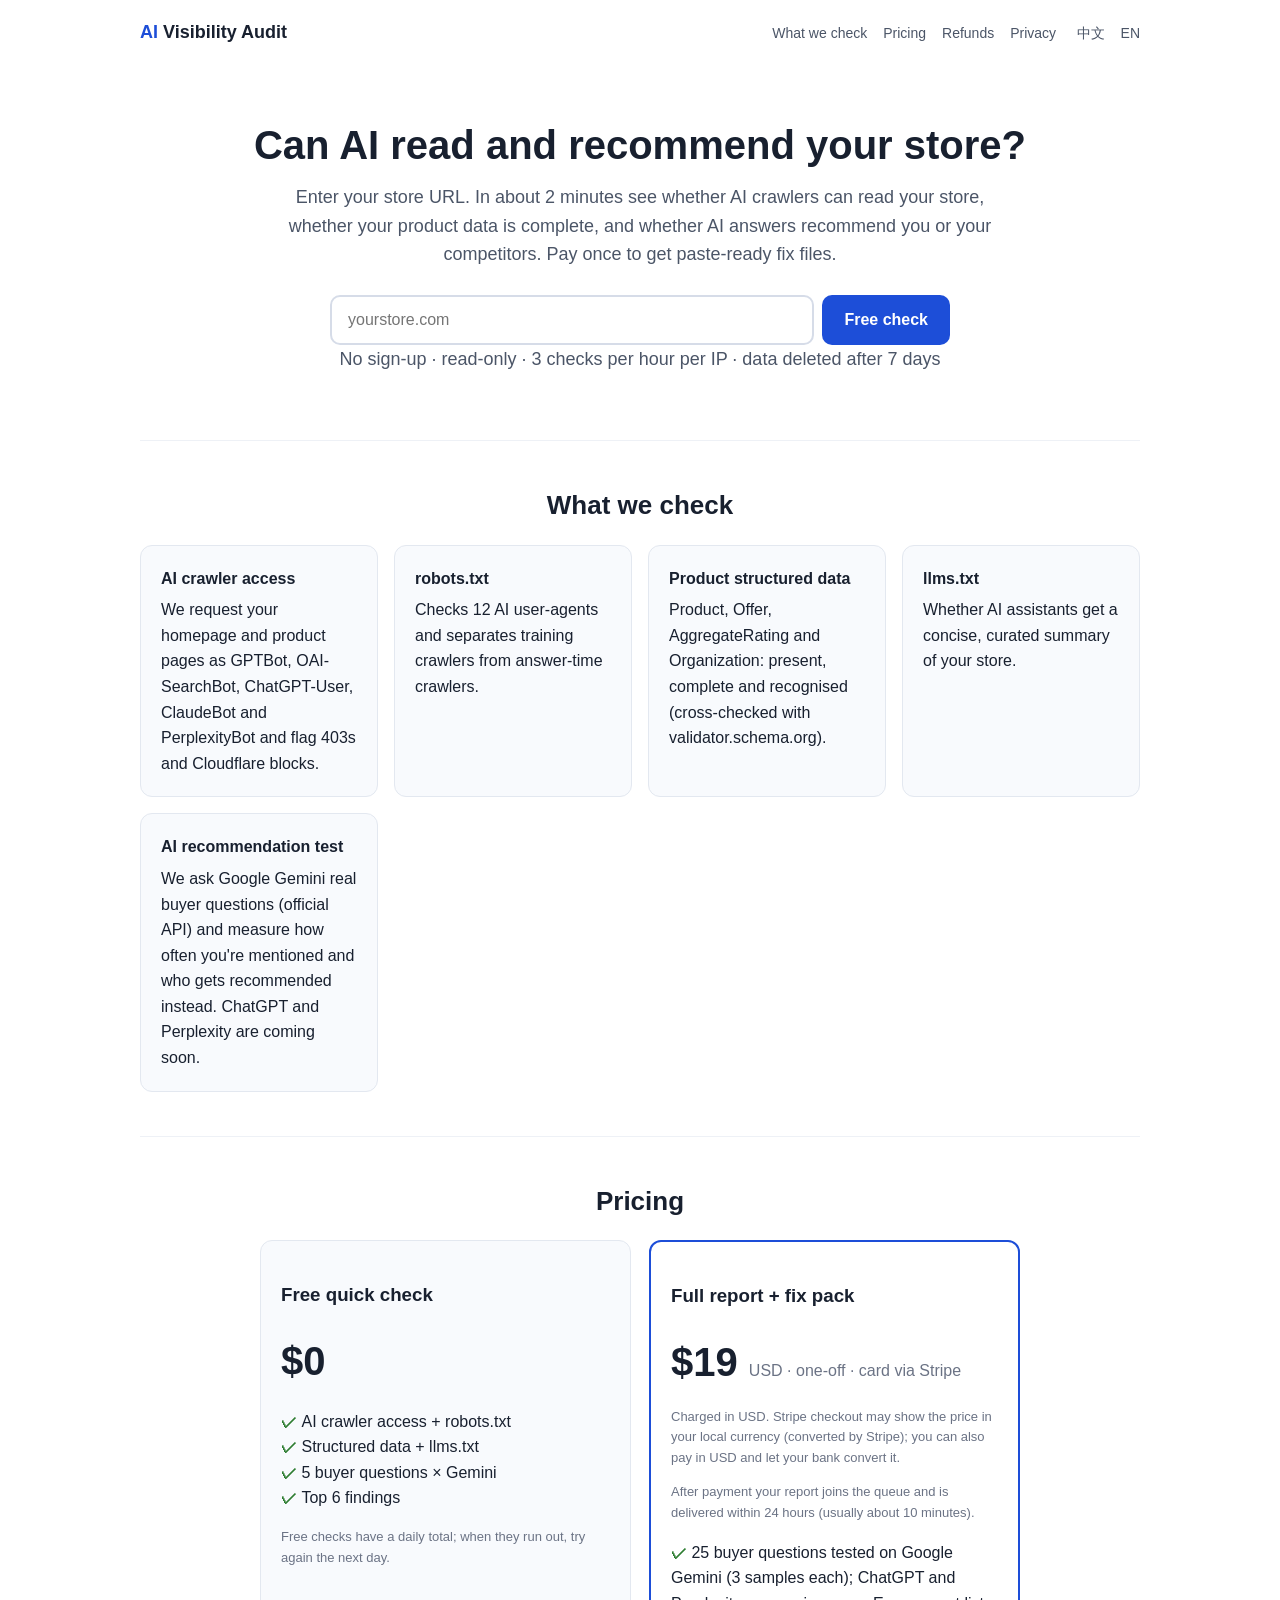
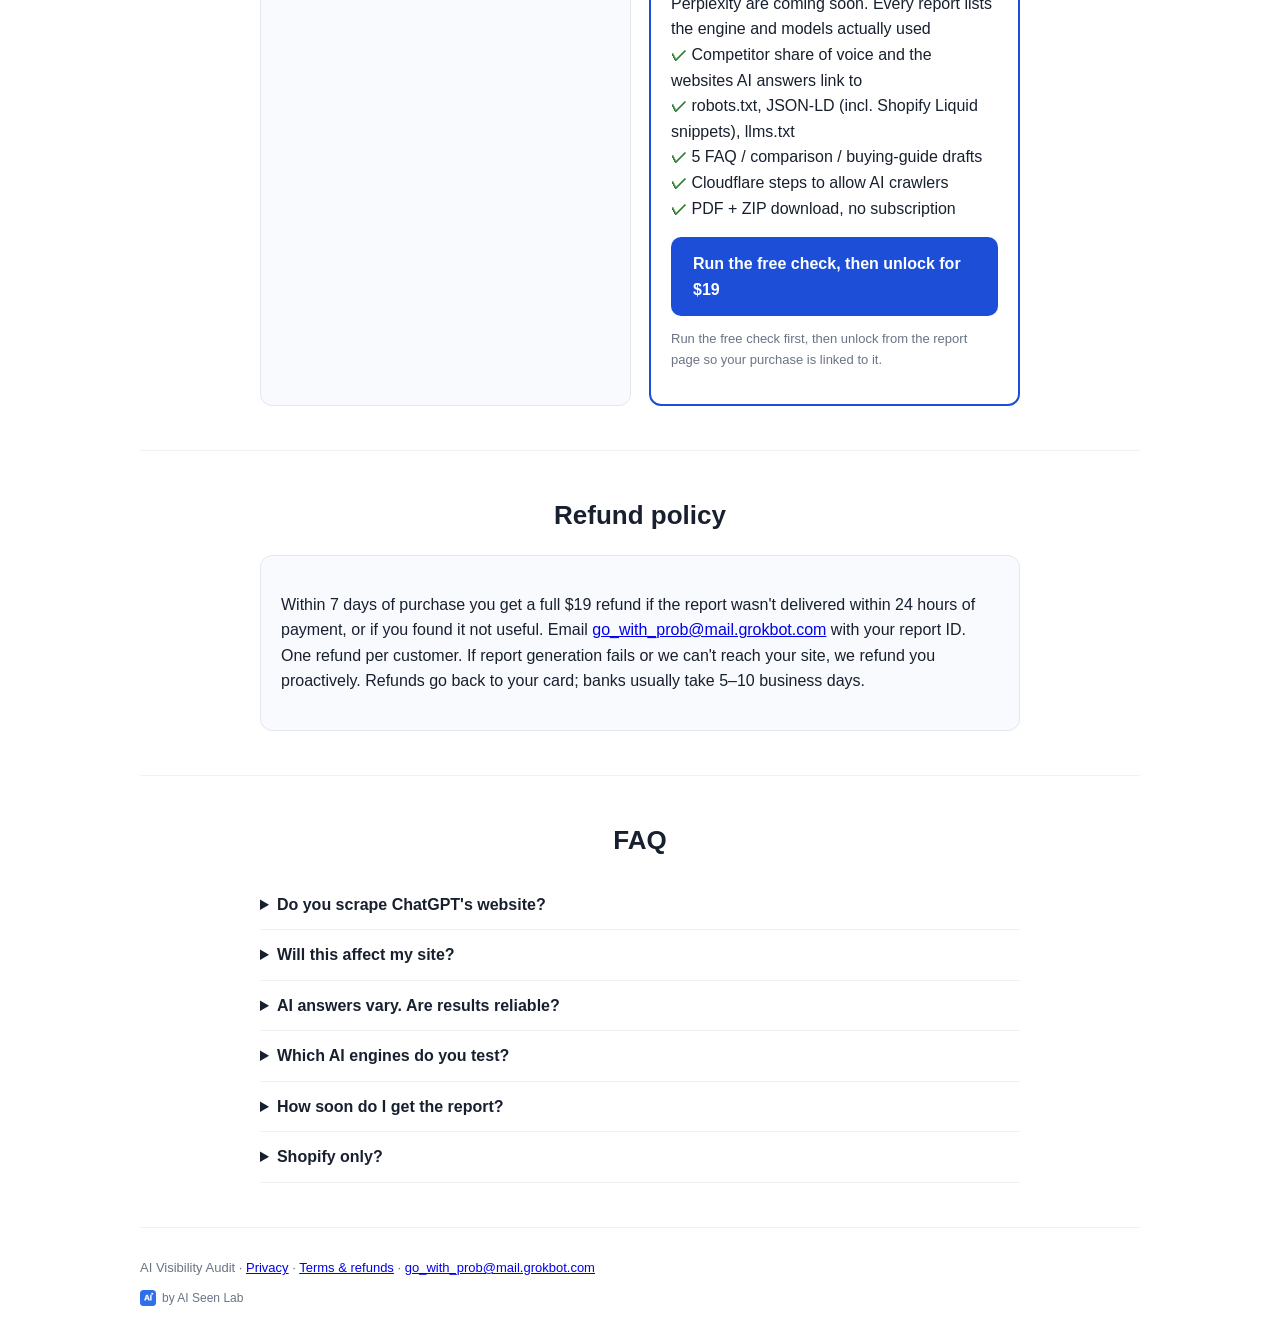
==== commit 28b5a26b: "AI Seen Lab brand: favicons + footer mark; release check allows only byte-identical brand/ images; t" ====
--- a/landing/index.html
+++ b/landing/index.html
@@ -6,6 +6,7 @@
 <meta name="description" content="约 2 分钟检查 GPTBot、ClaudeBot、PerplexityBot 等 AI 爬虫能否读取你的 Shopify / 独立站，并用 Gemini 实测 AI 是否推荐你。完整报告 + 可直接粘贴的修复文件 $19 美元一次性。Free 2-minute AI visibility check for Shopify and DTC stores.">
 <link rel="canonical" href="https://__AIV_DOMAIN__/">
 <link rel="stylesheet" href="style.css">
+<link rel="icon" href="/brand/aiseenlab_icon.svg" type="image/svg+xml"><link rel="icon" href="/brand/favicon-32.png" sizes="32x32" type="image/png"><link rel="icon" href="/brand/favicon-16.png" sizes="16x16" type="image/png"><link rel="apple-touch-icon" href="/brand/apple-touch-icon.png">
 <script src="config.js"></script><script src="i18n.js"></script>
 <script type="application/ld+json">
 {"@context":"https://schema.org","@type":"Product","name":"AI Visibility Audit — full report + fix pack","description":"One-off AI visibility audit for Shopify and independent stores with ready-to-use fix files.","brand":{"@type":"Brand","name":"AI Visibility Audit"},
@@ -54,6 +55,7 @@
       <p class="small"><span class="zh">按美元（USD）收费。Stripe 结账页可能按你所在地显示本地货币金额（由 Stripe 换算）；你也可以直接用美元支付，由发卡行换算，最终金额以银行账单为准。</span><span class="en">Charged in USD. Stripe checkout may show the price in your local currency (converted by Stripe); you can also pay in USD and let your bank convert it.</span></p>
       <p class="small"><span class="zh">付款后进入生成队列，24 小时内交付（通常约 10 分钟）。</span><span class="en">After payment your report joins the queue and is delivered within 24 hours (usually about 10 minutes).</span></p>
       <p class="small" id="etaNote" style="display:none"></p>
+      <p class="soldout" id="soldOut" style="display:none"><span class="zh">今日名额已售罄，明天开放下一个名额</span><span class="en">Today's slots are sold out, next slot opens tomorrow</span><span id="soldOutWhen"></span></p>
       <ul class="ticks"><li><span class="zh">25 个买家问题在 Google Gemini 上实测（每题 3 次）；ChatGPT 和 Perplexity 即将支持。报告会写明实际使用的引擎和模型</span><span class="en">25 buyer questions tested on Google Gemini (3 samples each); ChatGPT and Perplexity are coming soon. Every report lists the engine and models actually used</span></li><li><span class="zh">竞品份额，以及 AI 回答里链接到的网站</span><span class="en">Competitor share of voice and the websites AI answers link to</span></li><li><span class="zh">robots.txt、JSON-LD（含 Shopify Liquid 片段）、llms.txt</span><span class="en">robots.txt, JSON-LD (incl. Shopify Liquid snippets), llms.txt</span></li><li><span class="zh">5 篇 FAQ / 对比 / 选购指南草稿</span><span class="en">5 FAQ / comparison / buying-guide drafts</span></li><li><span class="zh">Cloudflare 放行 AI 爬虫步骤</span><span class="en">Cloudflare steps to allow AI crawlers</span></li><li><span class="zh">PDF + ZIP 下载，不订阅</span><span class="en">PDF + ZIP download, no subscription</span></li></ul>
       <a class="btn" id="buyBtn" href="#check"><span class="zh">先免费体检，再用银行卡解锁 $19</span><span class="en">Run the free check, then unlock for $19</span></a>
       <p class="small"><span class="zh">先做免费简检，再从报告页解锁，报告会自动关联。</span><span class="en">Run the free check first, then unlock from the report page so your purchase is linked to it.</span></p></div>
@@ -82,6 +84,8 @@
 
 <footer>
   <span class="zh">AI 可见度体检</span><span class="en">AI Visibility Audit</span> · <a href="privacy.html"><span class="zh">隐私政策</span><span class="en">Privacy</span></a> · <a href="terms.html"><span class="zh">服务条款与退款</span><span class="en">Terms &amp; refunds</span></a> · <a href="mailto:go_with_prob@mail.grokbot.com">go_with_prob@mail.grokbot.com</a>
+
+  <div class="byline-row"><a class="byline" href="https://aiseenlab.com/"><img src="/brand/aiseenlab_icon.svg" alt="" width="16" height="16"><span>by AI Seen Lab</span></a></div>
 </footer>
 </div>
 
@@ -103,16 +107,29 @@
       box.innerHTML = '<div class="card"><div class="amount">' + (j.score === null ? "–" : j.score) + '<small>/100 · ' + j.grade + '</small></div>' +
         (zh ? "发现 " + j.findings + " 个问题，用时 " + j.seconds + " 秒。" : j.findings + " findings in " + j.seconds + "s.") +
         '<p><a class="btn" href="' + url + '" target="_blank">' + (zh ? "查看报告" : "Open report") + "</a>" +
-        (pay ? ' <a class="btn alt" href="' + pay + '">' + (zh ? "解锁完整报告 $19" : "Unlock full report $19") + "</a>" : "") + "</p></div>";
+        (pay ? ' <a class="btn alt payBtn" href="' + pay + '">' + (zh ? "解锁完整报告 $19" : "Unlock full report $19") + "</a>" : "") + "</p></div>";
       if(pay){ var b = document.getElementById("buyBtn"); b.href = pay;
         b.innerHTML = '<span class="zh">银行卡解锁这份报告 $19</span><span class="en">Unlock this report for $19</span>'; }
+      if(window.AIV_SOLD_OUT) window.AIV_applySoldOut(window.AIV_SOLD_OUT);
     })
     .catch(function(){ box.innerHTML = '<div class="card">' + (zh ? "网络错误，请稍后重试" : "Network error, try again") + "</div>"; });
 });
 </script>
 <script>
+// Sold out: today's paid report slots are all booked -> no buy buttons, honest bilingual note (and when the next one opens).
+window.AIV_applySoldOut = function(c){
+  window.AIV_SOLD_OUT = c;
+  var b = document.getElementById("buyBtn"); if(b){ b.style.display = "none"; b.setAttribute("aria-hidden", "true"); }
+  var els = document.querySelectorAll(".payBtn");
+  for(var i = 0; i < els.length; i++){ var s = document.createElement("span"); s.className = "btn disabled";
+    s.innerHTML = '<span class="zh">今日名额已售罄</span><span class="en">Sold out today</span>'; els[i].parentNode.replaceChild(s, els[i]); }
+  var n = document.getElementById("soldOut"); n.style.display = "block";
+  if(c.next_slot_cn) document.getElementById("soldOutWhen").innerHTML =
+    '<br><span class="zh">下一个名额：北京时间 ' + c.next_slot_cn + ' 起</span><span class="en">Next slot: from ' + c.next_slot_cn + ' Beijing time</span>';
+};
 // Honest delivery time before purchase: shown only when the paid queue is beyond 24 hours.
 fetch((window.AIV_CONFIG.API_BASE || "") + "/api/capacity").then(function(r){ return r.json(); }).then(function(c){
+  if(c && c.sold_out){ window.AIV_applySoldOut(c); return; }
   var o = c && c.new_order; if(!o || o.within_24h) return;
   var n = document.getElementById("etaNote"); n.style.display = "block";
   n.innerHTML = '<span class="zh">当前排队较多：现在下单预计在北京时间 ' + o.eta_cn + ' 前后交付（约 ' + o.eta_hours + ' 小时）。</span>' +
--- a/landing/style.css
+++ b/landing/style.css
@@ -15,3 +15,5 @@
 footer{padding:30px 0;color:#6b7385;font-size:13px;border-top:1px solid #eef1f6}
 body.lang-zh .en{display:none}body.lang-en .zh{display:none}
 @media(max-width:600px){.hero h1{font-size:28px}form.check{flex-direction:column}}
+.btn.disabled{background:#e5e7eb;color:#6b7385;cursor:not-allowed}.soldout{background:#fff7ed;border:1px solid #fdba74;color:#9a3412;border-radius:10px;padding:10px 14px;font-weight:600}
+.byline-row{margin-top:10px}.byline{display:inline-flex;align-items:center;gap:6px;color:#6b7385;text-decoration:none;font-size:12px}.byline:hover{color:#1d4ed8}.byline img{width:16px;height:16px;display:block}
